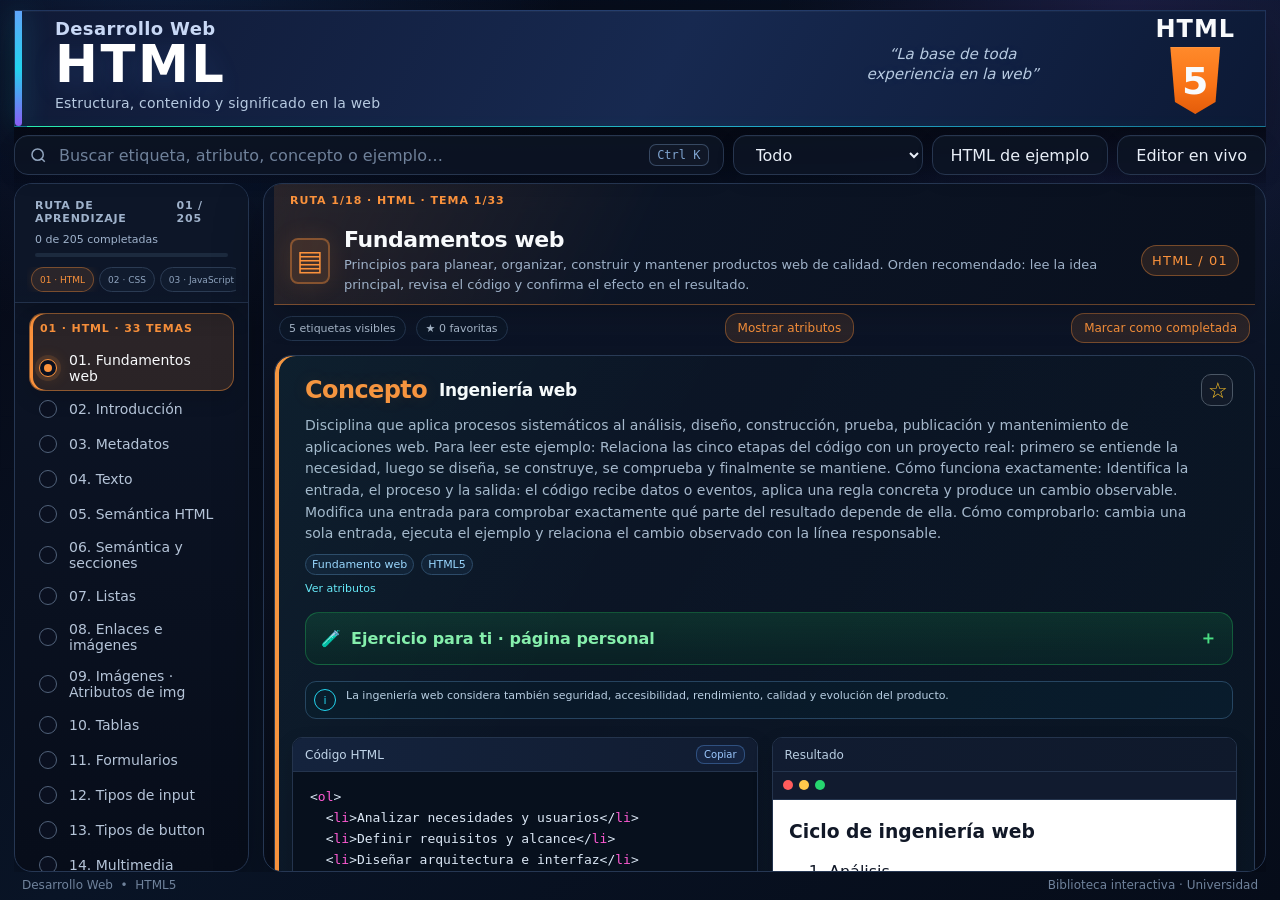
==== index.html @ 65f42846 "chore: fuerza carga de juegos CSS revisados" ====
<!doctype html>
<html lang="es">
<head>
  <meta charset="utf-8">
  <meta name="viewport" content="width=device-width,initial-scale=1">
  <meta http-equiv="Cache-Control" content="no-cache, no-store, must-revalidate">
  <meta http-equiv="Pragma" content="no-cache">
  <meta http-equiv="Expires" content="0">
  <meta name="description" content="Ruta interactiva para aprender HTML, formularios y tipos de button, DOM y propiedades de elementos, CSS con juegos y retos prácticos, JavaScript, reduce, some, every, UI/UX, estilos web como brutalismo, maximalismo, minimalismo y glassmorphism, dashboards y loaders, Fetch API, APIs públicas y autenticadas, códigos de estado HTTP con http.cat, documentación de APIs con OpenAPI, Swagger UI y Scalar, consumo de APIs desde el navegador sin Node.js, archivos JSON, mini base de datos con JSON, manejo de JSON con HTML y JavaScript, uso de JSON real de APIs públicas, Node.js e IGDB, TypeScript, herramientas de desarrollo y VS Code, Python en HTML, Git con ramas, selección y recuperación de commits, APIs, Angular, React, Vue, Svelte, Solid.js, BaaS, ORM, despliegue backend, Django Framework, FastAPI, Django REST y bases de datos desde cero.">
  <meta name="theme-color" content="#091426">
  <meta name="robots" content="index,follow">
  <meta property="og:title" content="Ruta de Desarrollo Web · Biblioteca interactiva">
  <meta property="og:description" content="Aprende desarrollo web con HTML, CSS, juegos prácticos de CSS, JavaScript, arrays, reduce, some, every, formularios, buttons, UI/UX, Git, Fetch API, códigos HTTP, APIs, OpenAPI, Swagger UI, Scalar, JSON, Node.js, frameworks y bases de datos mediante explicaciones, código, ejercicios y proyectos guiados.">
  <meta property="og:type" content="website">
  <title>Ruta de Desarrollo Web · Biblioteca interactiva</title>
</head>
<body>
  <noscript>Activa JavaScript para usar la biblioteca.</noscript>
  <script src="payload-1.js"></script>
  <script src="payload-2.js"></script>
  <script src="payload-3.js"></script>
  <script src="payload-4.js"></script>
  <script src="payload-5.js"></script>
  <script src="loader.js?v=40&fix=10&htmlfinal=1&db=1&cssdiv=2&divcenter=1&ts=1&fronttools=1&auth=1&security=1&state=1&query=1&jsfunc=1&pyhtml=1&dom=2&domselectors=1&domprops=1&practice=1&vscode=1&jsdepth=1&jsorder=5&codeformat=2&cdn=1&baas=1&fetchdeep=3&defer=1&orm=1&deploy=1&publicapis=3&cheatsheets=1&jsoncheat=1&jsonhtmljs=1&publicjson=1&jsonfiles=1&jsondb=1&igdb=1&browserapi=1&visualstyles=1&apidocs=1&gitcommits=1&httpstatus=1&buttons=1&arraylogic=1&cssgames=8&flexarena=4&cardgame=2&cssarcade=3&divlab=1&gamereview=1"></script>
</body>
</html>
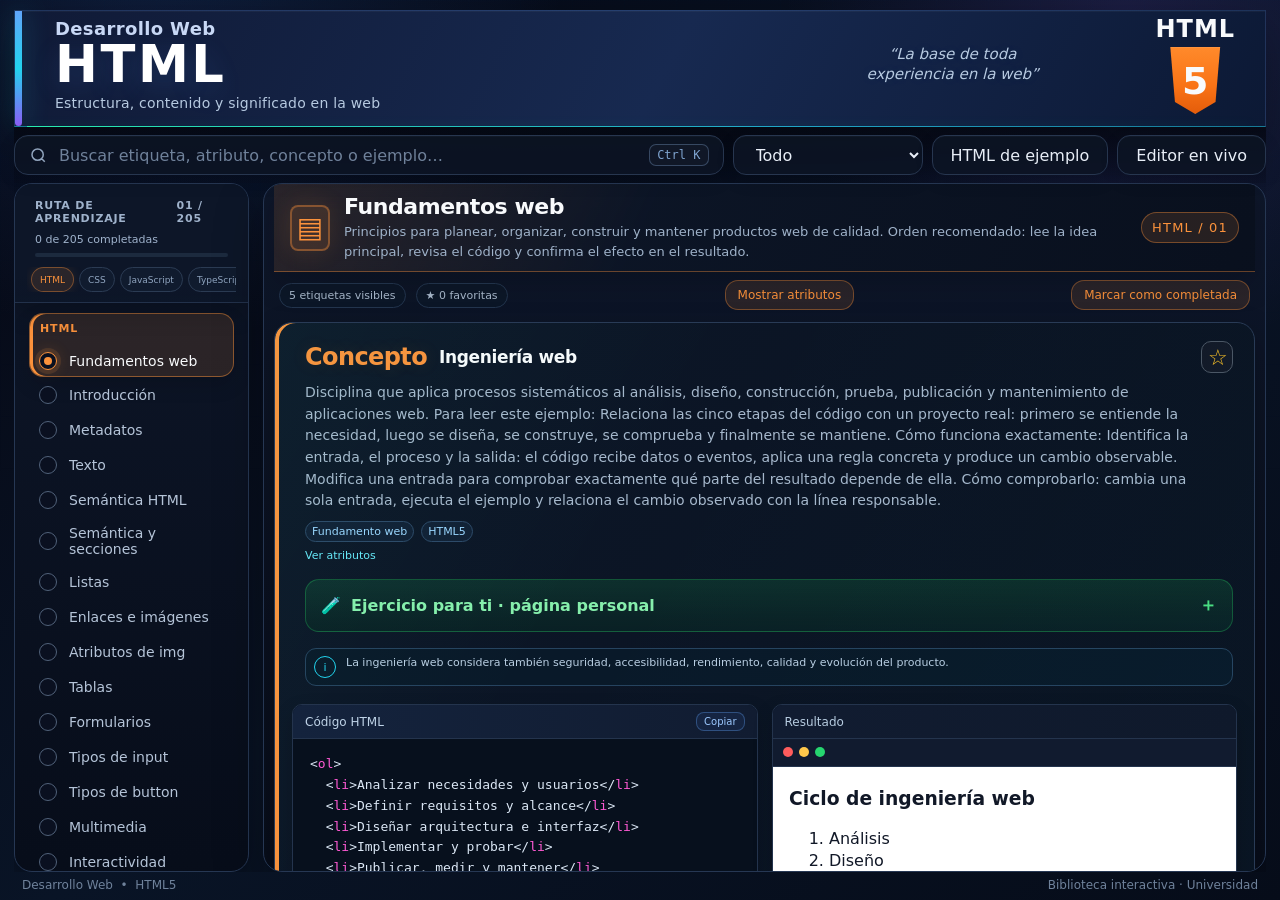
==== commit b4985ee2: "chore: fuerza carga de encabezados CSS corregidos" ====
--- a/index.html
+++ b/index.html
@@ -21,6 +21,6 @@
   <script src="payload-3.js"></script>
   <script src="payload-4.js"></script>
   <script src="payload-5.js"></script>
-  <script src="loader.js?v=40&fix=10&htmlfinal=1&db=1&cssdiv=2&divcenter=1&ts=1&fronttools=1&auth=1&security=1&state=1&query=1&jsfunc=1&pyhtml=1&dom=2&domselectors=1&domprops=1&practice=1&vscode=1&jsdepth=1&jsorder=5&codeformat=2&cdn=1&baas=1&fetchdeep=3&defer=1&orm=1&deploy=1&publicapis=3&cheatsheets=1&jsoncheat=1&jsonhtmljs=1&publicjson=1&jsonfiles=1&jsondb=1&igdb=1&browserapi=1&visualstyles=1&apidocs=1&gitcommits=1&httpstatus=1&buttons=1&arraylogic=1&cssgames=8&flexarena=4&cardgame=2&cssarcade=3&divlab=1&gamereview=1"></script>
+  <script src="loader.js?v=44&fix=10&htmlfinal=1&db=1&cssdiv=2&divcenter=1&ts=1&fronttools=1&auth=1&security=1&state=1&query=1&jsfunc=1&pyhtml=1&dom=2&domselectors=1&domprops=1&practice=1&vscode=1&jsdepth=1&jsorder=5&codeformat=2&cdn=1&baas=1&fetchdeep=3&defer=1&orm=1&deploy=1&publicapis=3&cheatsheets=1&jsoncheat=1&jsonhtmljs=1&publicjson=1&jsonfiles=1&jsondb=1&igdb=1&browserapi=1&visualstyles=1&apidocs=1&gitcommits=1&httpstatus=1&buttons=1&arraylogic=1&cssgames=8&flexarena=4&cardgame=2&cssarcade=3&divlab=1&gamereview=2&guidedux=2&codefmt=1&gamecleanup=1&headingcounter=1&guidedheader=1"></script>
 </body>
 </html>
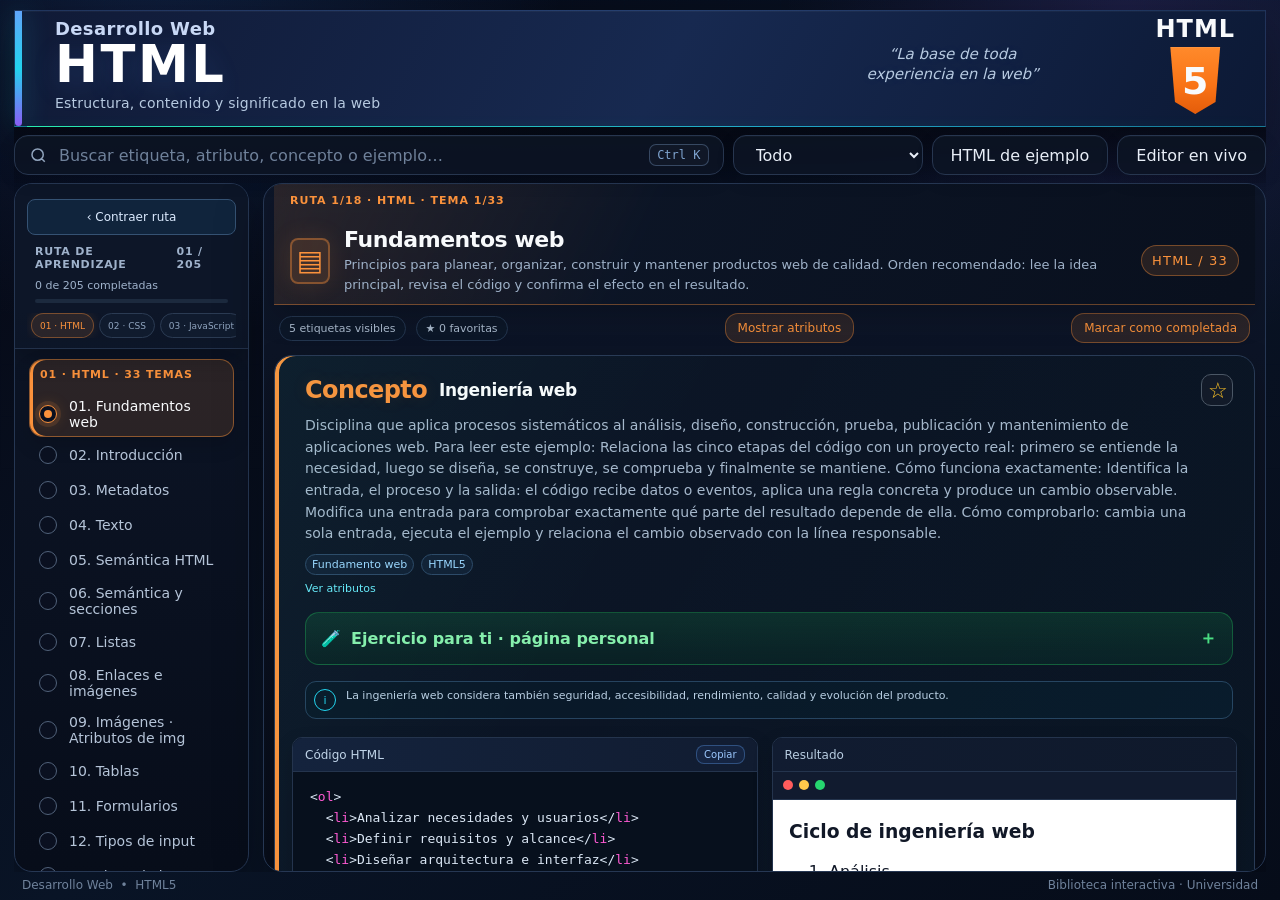
==== commit d5da4f32: "modificacion en los juegos de css" ====
--- a/index.html
+++ b/index.html
@@ -21,6 +21,6 @@
   <script src="payload-3.js"></script>
   <script src="payload-4.js"></script>
   <script src="payload-5.js"></script>
-  <script src="loader.js?v=44&fix=10&htmlfinal=1&db=1&cssdiv=2&divcenter=1&ts=1&fronttools=1&auth=1&security=1&state=1&query=1&jsfunc=1&pyhtml=1&dom=2&domselectors=1&domprops=1&practice=1&vscode=1&jsdepth=1&jsorder=5&codeformat=2&cdn=1&baas=1&fetchdeep=3&defer=1&orm=1&deploy=1&publicapis=3&cheatsheets=1&jsoncheat=1&jsonhtmljs=1&publicjson=1&jsonfiles=1&jsondb=1&igdb=1&browserapi=1&visualstyles=1&apidocs=1&gitcommits=1&httpstatus=1&buttons=1&arraylogic=1&cssgames=8&flexarena=4&cardgame=2&cssarcade=3&divlab=1&gamereview=2&guidedux=2&codefmt=1&gamecleanup=1&headingcounter=1&guidedheader=1"></script>
+  <script src="loader.js?v=51&fix=10&htmlfinal=1&db=1&cssdiv=2&divcenter=1&ts=1&fronttools=1&auth=1&security=1&state=1&query=1&jsfunc=1&pyhtml=1&dom=2&domselectors=1&domprops=1&practice=1&vscode=1&jsdepth=1&jsorder=5&codeformat=2&cdn=1&baas=1&fetchdeep=3&defer=1&orm=1&deploy=1&publicapis=3&cheatsheets=1&jsoncheat=1&jsonhtmljs=1&publicjson=1&jsonfiles=1&jsondb=1&igdb=1&browserapi=1&visualstyles=1&apidocs=1&gitcommits=1&httpstatus=1&buttons=1&arraylogic=1&cssgames=8&flexarena=4&cardgame=2&cssarcade=3&divlab=1&gamereview=2&guidedux=2&codefmt=1&gamecleanup=1&headingcounter=1&guidedheader=1"></script>
 </body>
 </html>
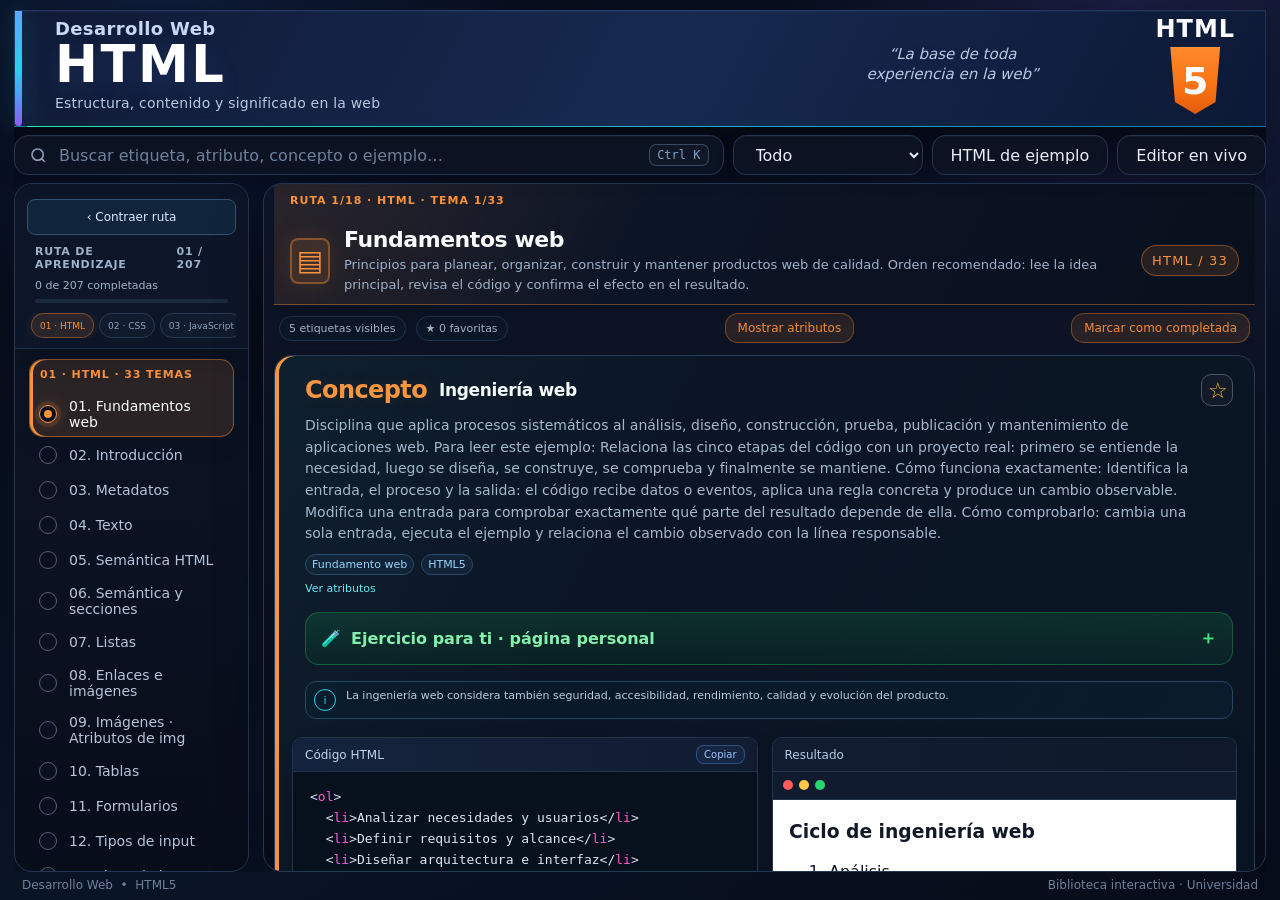
==== commit 819e690b: "chore: actualiza cache de referencias visuales" ====
--- a/index.html
+++ b/index.html
@@ -21,6 +21,6 @@
   <script src="payload-3.js"></script>
   <script src="payload-4.js"></script>
   <script src="payload-5.js"></script>
-  <script src="loader.js?v=51&fix=10&htmlfinal=1&db=1&cssdiv=2&divcenter=1&ts=1&fronttools=1&auth=1&security=1&state=1&query=1&jsfunc=1&pyhtml=1&dom=2&domselectors=1&domprops=1&practice=1&vscode=1&jsdepth=1&jsorder=5&codeformat=2&cdn=1&baas=1&fetchdeep=3&defer=1&orm=1&deploy=1&publicapis=3&cheatsheets=1&jsoncheat=1&jsonhtmljs=1&publicjson=1&jsonfiles=1&jsondb=1&igdb=1&browserapi=1&visualstyles=1&apidocs=1&gitcommits=1&httpstatus=1&buttons=1&arraylogic=1&cssgames=8&flexarena=4&cardgame=2&cssarcade=3&divlab=1&gamereview=2&guidedux=2&codefmt=1&gamecleanup=1&headingcounter=1&guidedheader=1"></script>
+  <script src="loader.js?v=52&fix=10&htmlfinal=1&db=1&cssdiv=2&divcenter=1&ts=1&fronttools=1&auth=1&security=1&state=1&query=1&jsfunc=1&pyhtml=1&dom=2&domselectors=1&domprops=1&practice=1&vscode=1&jsdepth=1&jsorder=5&codeformat=2&cdn=1&baas=1&fetchdeep=3&defer=1&orm=1&deploy=1&publicapis=3&cheatsheets=1&jsoncheat=1&jsonhtmljs=1&publicjson=1&jsonfiles=1&jsondb=1&igdb=1&browserapi=1&visualstyles=1&apidocs=1&gitcommits=1&httpstatus=1&buttons=1&arraylogic=1&cssgames=8&flexarena=4&cardgame=2&cssarcade=3&divlab=1&gamereview=2&guidedux=2&codefmt=1&gamecleanup=1&headingcounter=1&guidedheader=1&visualrefs=1"></script>
 </body>
 </html>
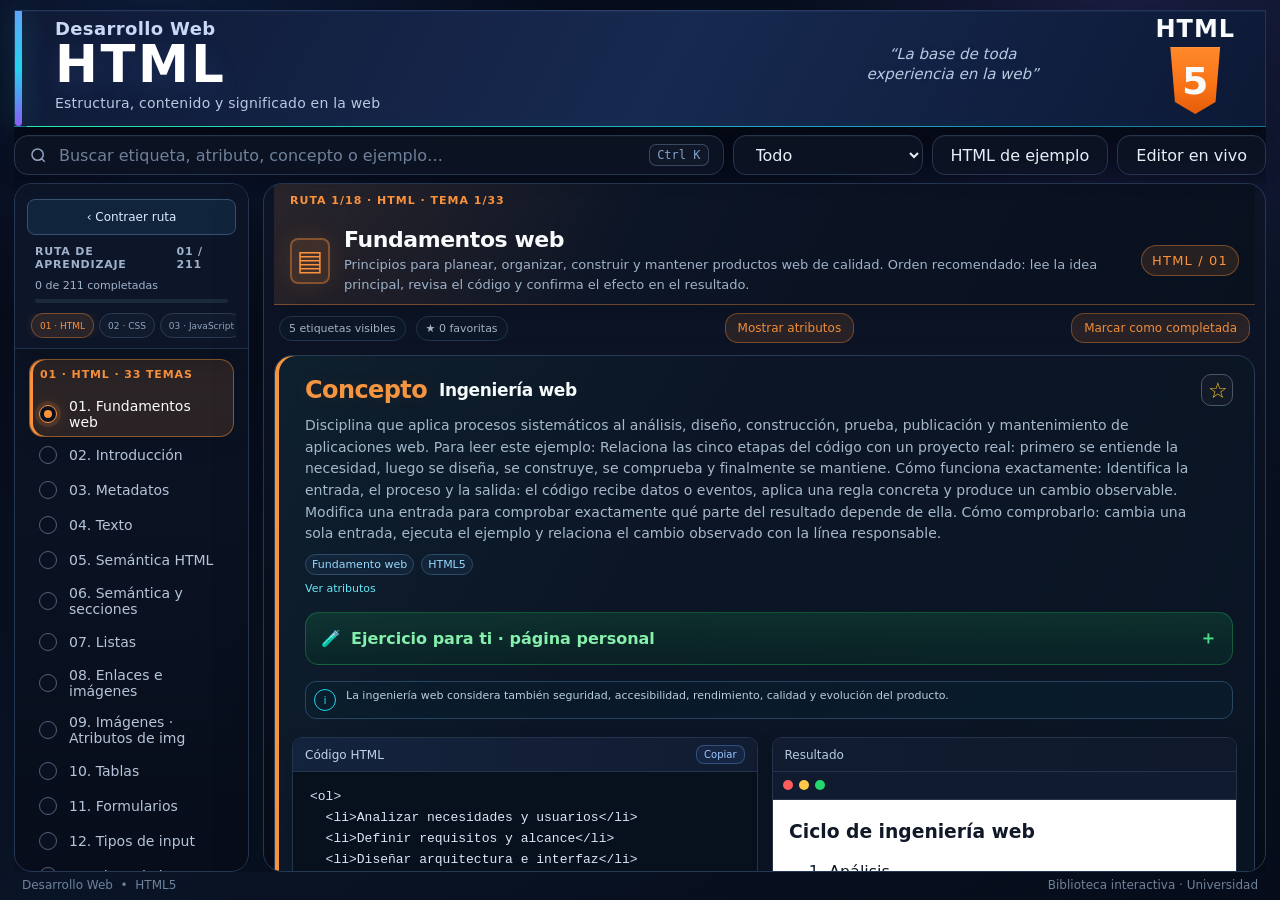
==== commit bafe64bb: "chore: refresca cache de propiedades CSS y editor" ====
--- a/index.html
+++ b/index.html
@@ -6,11 +6,11 @@
   <meta http-equiv="Cache-Control" content="no-cache, no-store, must-revalidate">
   <meta http-equiv="Pragma" content="no-cache">
   <meta http-equiv="Expires" content="0">
-  <meta name="description" content="Ruta interactiva para aprender HTML, formularios y tipos de button, DOM y propiedades de elementos, CSS con juegos y retos prácticos, JavaScript, reduce, some, every, UI/UX, estilos web como brutalismo, maximalismo, minimalismo y glassmorphism, dashboards y loaders, Fetch API, APIs públicas y autenticadas, códigos de estado HTTP con http.cat, documentación de APIs con OpenAPI, Swagger UI y Scalar, consumo de APIs desde el navegador sin Node.js, archivos JSON, mini base de datos con JSON, manejo de JSON con HTML y JavaScript, uso de JSON real de APIs públicas, Node.js e IGDB, TypeScript, herramientas de desarrollo y VS Code, Python en HTML, Git con ramas, selección y recuperación de commits, APIs, Angular, React, Vue, Svelte, Solid.js, BaaS, ORM, despliegue backend, Django Framework, FastAPI, Django REST y bases de datos desde cero.">
+  <meta name="description" content="Ruta interactiva para aprender HTML, formularios y tipos de button, DOM y propiedades de elementos, CSS con juegos, overflow, visibility, text-decoration, object-fit y retos prácticos, JavaScript, reduce, some, every, UI/UX, estilos web como brutalismo, maximalismo, minimalismo y glassmorphism, dashboards y loaders, Fetch API, APIs públicas y autenticadas, códigos de estado HTTP con http.cat, documentación de APIs con OpenAPI, Swagger UI y Scalar, consumo de APIs desde el navegador sin Node.js, archivos JSON, mini base de datos con JSON, manejo de JSON con HTML y JavaScript, uso de JSON real de APIs públicas, Node.js e IGDB, TypeScript, herramientas de desarrollo y VS Code, Python en HTML, Git con ramas, selección y recuperación de commits, APIs, Angular, React, Vue, Svelte, Solid.js, BaaS, ORM, despliegue backend, Django Framework, FastAPI, Django REST y bases de datos desde cero.">
   <meta name="theme-color" content="#091426">
   <meta name="robots" content="index,follow">
   <meta property="og:title" content="Ruta de Desarrollo Web · Biblioteca interactiva">
-  <meta property="og:description" content="Aprende desarrollo web con HTML, CSS, juegos prácticos de CSS, JavaScript, arrays, reduce, some, every, formularios, buttons, UI/UX, Git, Fetch API, códigos HTTP, APIs, OpenAPI, Swagger UI, Scalar, JSON, Node.js, frameworks y bases de datos mediante explicaciones, código, ejercicios y proyectos guiados.">
+  <meta property="og:description" content="Aprende desarrollo web con HTML, CSS, juegos prácticos de CSS, JavaScript, arrays, reduce, some, every, formularios, buttons, UI/UX, Git, Fetch API, códigos HTTP, APIs, OpenAPI, Swagger UI, Scalar, JSON, Node.js, frameworks y bases de datos mediante explicaciones, código editable, vistas interactivas, ejercicios y proyectos guiados.">
   <meta property="og:type" content="website">
   <title>Ruta de Desarrollo Web · Biblioteca interactiva</title>
 </head>
@@ -21,6 +21,6 @@
   <script src="payload-3.js"></script>
   <script src="payload-4.js"></script>
   <script src="payload-5.js"></script>
-  <script src="loader.js?v=52&fix=10&htmlfinal=1&db=1&cssdiv=2&divcenter=1&ts=1&fronttools=1&auth=1&security=1&state=1&query=1&jsfunc=1&pyhtml=1&dom=2&domselectors=1&domprops=1&practice=1&vscode=1&jsdepth=1&jsorder=5&codeformat=2&cdn=1&baas=1&fetchdeep=3&defer=1&orm=1&deploy=1&publicapis=3&cheatsheets=1&jsoncheat=1&jsonhtmljs=1&publicjson=1&jsonfiles=1&jsondb=1&igdb=1&browserapi=1&visualstyles=1&apidocs=1&gitcommits=1&httpstatus=1&buttons=1&arraylogic=1&cssgames=8&flexarena=4&cardgame=2&cssarcade=3&divlab=1&gamereview=2&guidedux=2&codefmt=1&gamecleanup=1&headingcounter=1&guidedheader=1&visualrefs=1"></script>
+  <script src="loader.js?v=53&fix=10&htmlfinal=1&db=1&cssdiv=2&divcenter=1&ts=1&fronttools=1&auth=1&security=1&state=1&query=1&jsfunc=1&pyhtml=1&dom=2&domselectors=1&domprops=1&practice=1&vscode=1&jsdepth=1&jsorder=5&codeformat=2&cdn=1&baas=1&fetchdeep=3&defer=1&orm=1&deploy=1&publicapis=3&cheatsheets=1&jsoncheat=1&jsonhtmljs=1&publicjson=1&jsonfiles=1&jsondb=1&igdb=1&browserapi=1&visualstyles=1&apidocs=1&gitcommits=1&httpstatus=1&buttons=1&arraylogic=1&cssgames=8&flexarena=4&cardgame=2&cssarcade=3&divlab=1&gamereview=2&guidedux=2&codefmt=1&gamecleanup=1&headingcounter=1&guidedheader=1&visualrefs=1&cssprops=1&liveeditor=1"></script>
 </body>
 </html>
